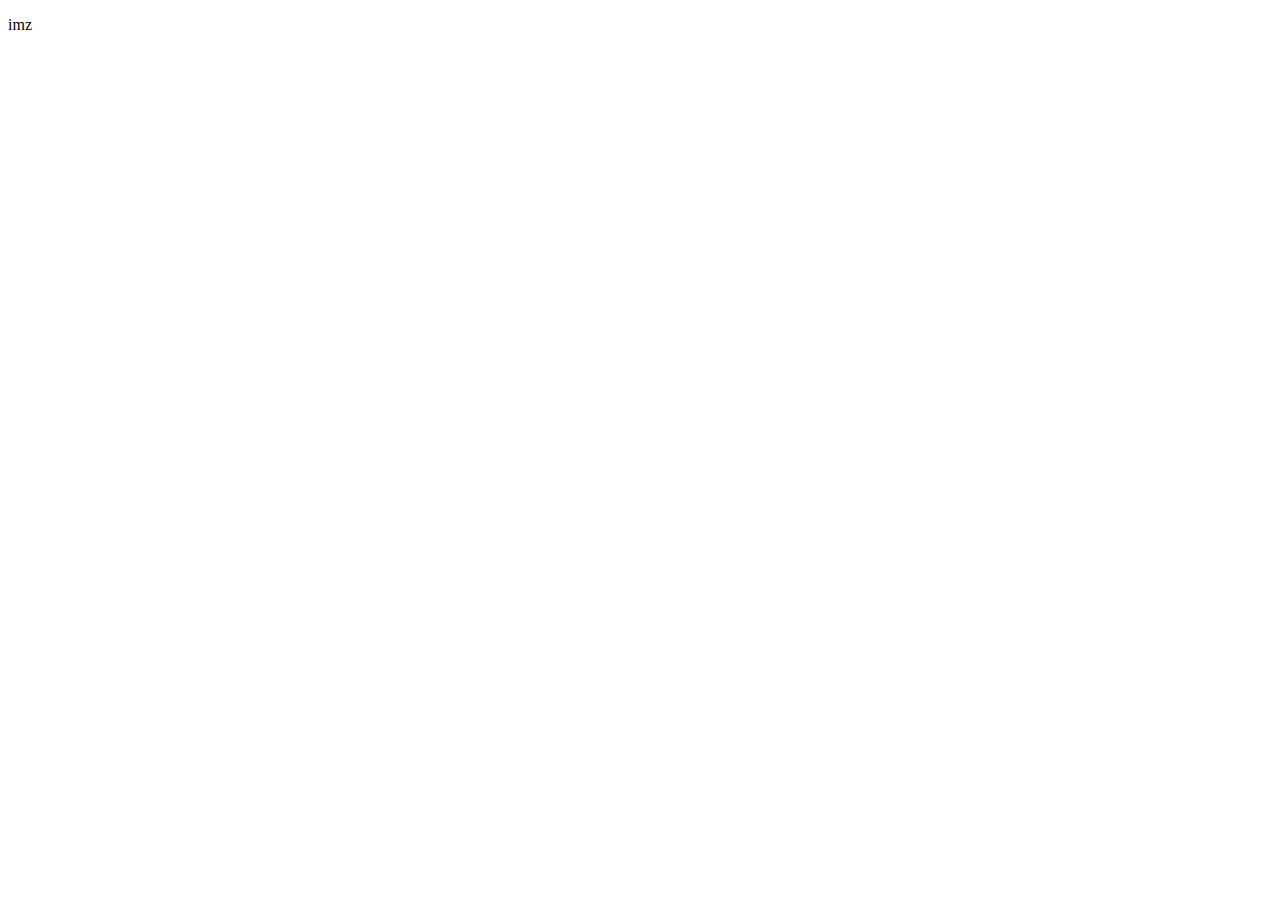
==== index.html @ 6afaa060 "Add files via upload" ====
<!DOCTYPE html>
<html lang="en">
<head>
    <meta charset="UTF-8">
    <meta name="viewport" content="width=device-width, initial-scale=1.0">
    <title>Document</title>
</head>
<body>
    <p> imz </p>
</body>
</html>
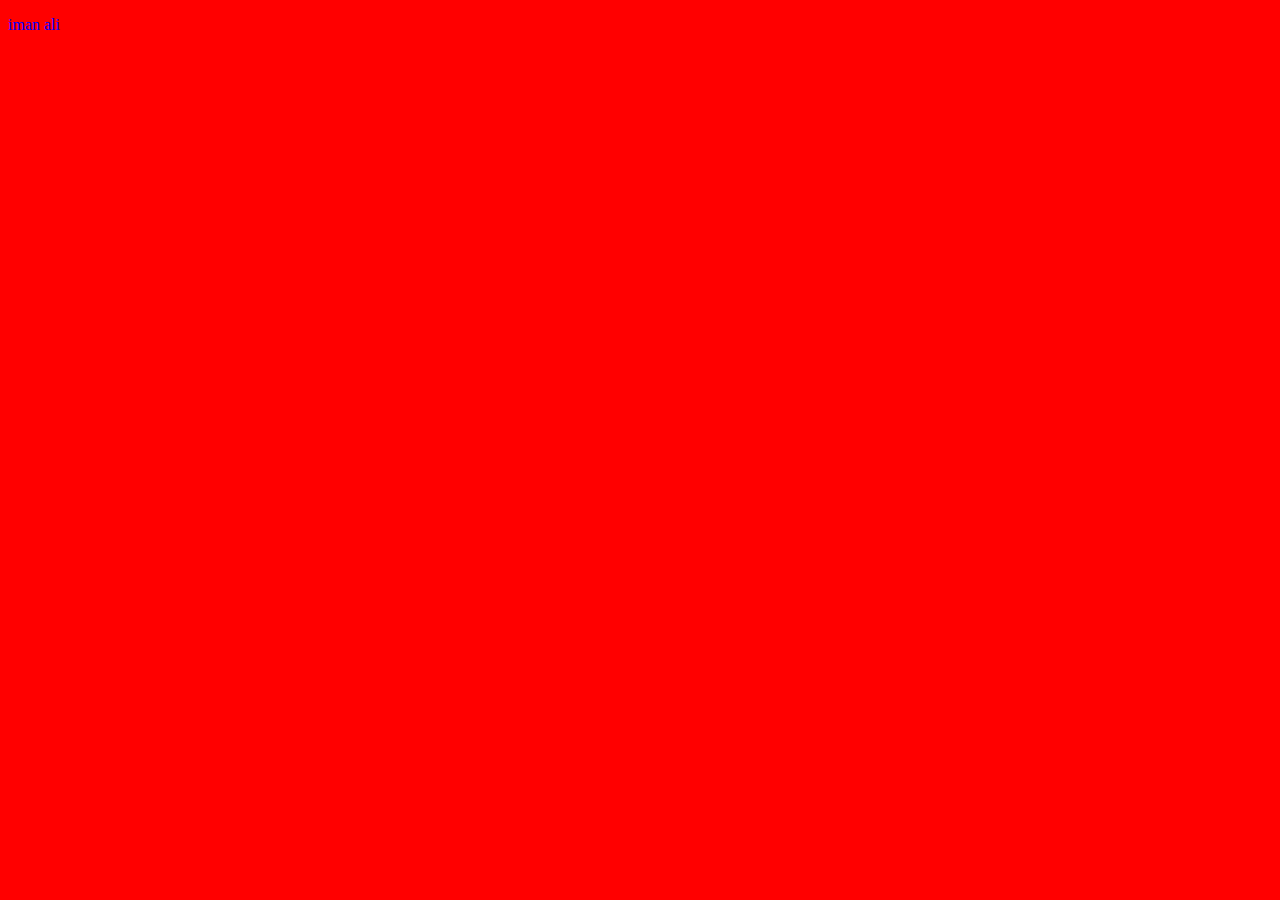
==== commit 2c4c1538: "test" ====
--- a/index.html
+++ b/index.html
@@ -1,11 +1,12 @@
-<!DOCTYPE html>
-<html lang="en">
-<head>
-    <meta charset="UTF-8">
-    <meta name="viewport" content="width=device-width, initial-scale=1.0">
-    <title>Document</title>
-</head>
-<body>
-    <p> imz </p>
-</body>
+<!DOCTYPE html>
+<html lang="en">
+<head>
+    <meta charset="UTF-8">
+    <meta name="viewport" content="width=device-width, initial-scale=1.0">
+    <title>Document</title>
+    <link rel="stylesheet" href="style.css">
+</head>
+<body>
+    <p> iman ali </p>
+</body>
 </html>--- a/style.css
+++ b/style.css
@@ -0,0 +1,5 @@
+body {
+    color: blue;
+    background-color: red;
+  }
+  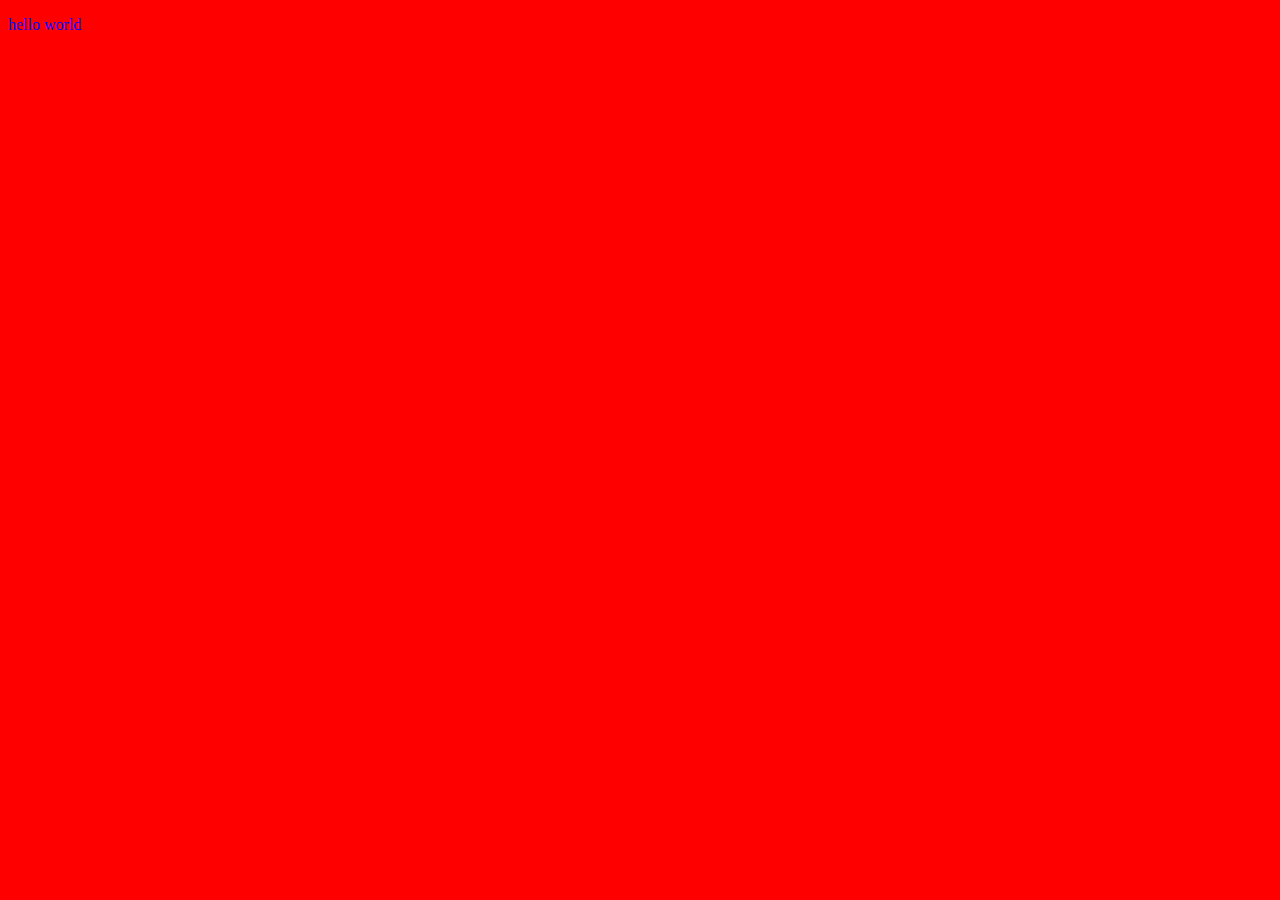
==== commit b8403dc1: "Update index.html" ====
--- a/index.html
+++ b/index.html
@@ -7,6 +7,5 @@
     <link rel="stylesheet" href="style.css">
 </head>
 <body>
-    <p> iman ali </p>
+    <p> hello world </p>
 </body>
-</html>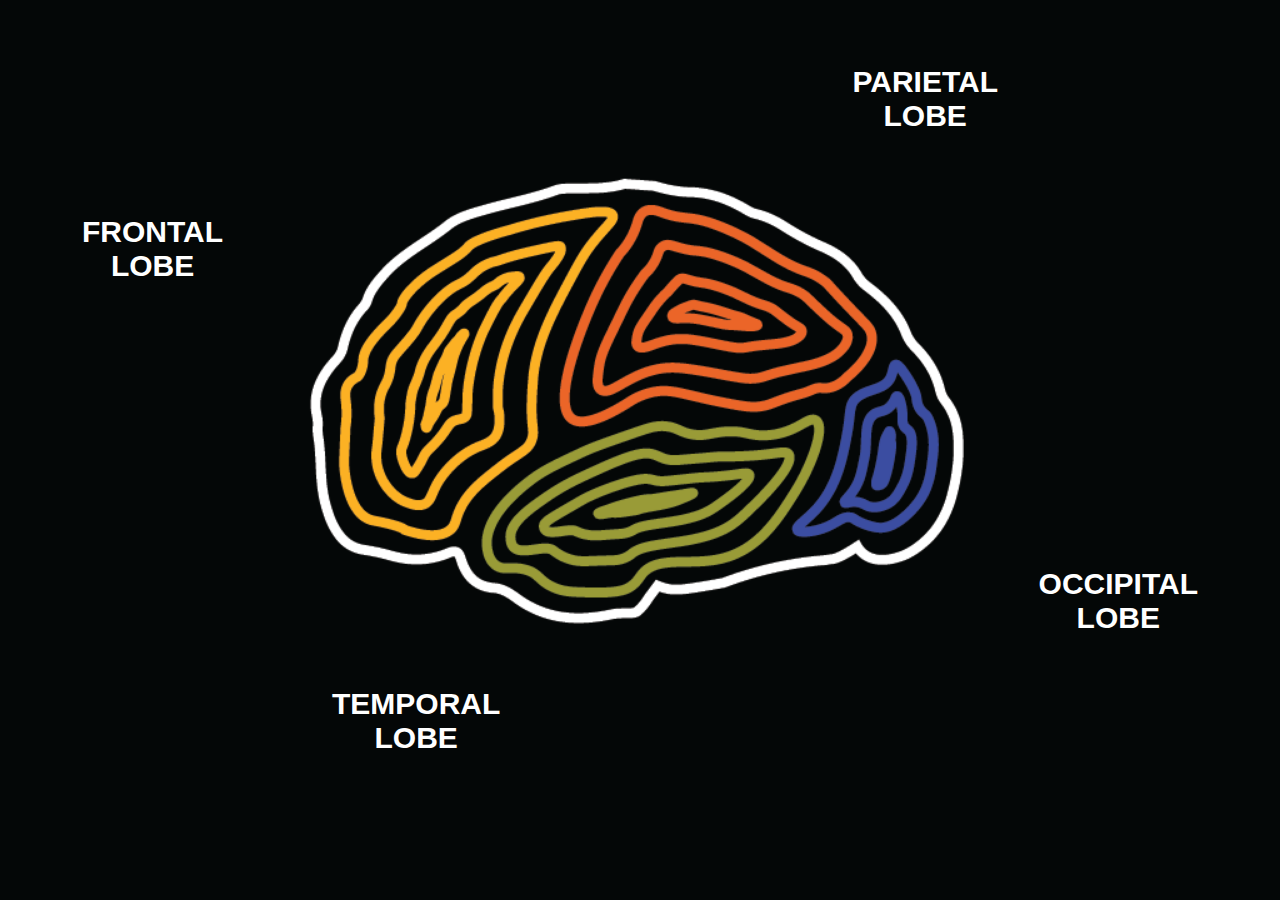
==== commit fada4e23: "details" ====
--- a/index.html
+++ b/index.html
@@ -4,8 +4,12 @@
     <meta charset="UTF-8">
     <meta name="viewport" content="width=device-width, initial-scale=1.0">
     <title>Document</title>
-    <link rel="stylesheet" href="style.css">
+    <link rel="stylesheet" href="css/style.css">
 </head>
 <body>
-    <p> hello world </p>
+    <button onclick="window.location.href='page1.html'">FRONTAL <br>LOBE</button>
+    <button onclick="window.location.href='page2.html'">PARIETAL <br>LOBE</button>
+    <button onclick="window.location.href='page3.html'">TEMPORAL <br>LOBE</button>
+    <button onclick="window.location.href='page4.html'">OCCIPITAL <br>LOBE</button>
 </body>
+</html>
--- a/css/style.css
+++ b/css/style.css
@@ -0,0 +1,55 @@
+
+body {
+  color: blue;
+  background-color: black;
+  background-image: url('brain2.png');
+  background-size: cover ;
+  /* background-position: center; */
+  background-repeat: no-repeat; /* Ensure the background image does not repeat */
+  font-family: Arial, sans-serif;
+}
+
+  h1 {
+    text-align: center;
+    vertical-align: middle;
+    font-family: Arial, sans-serif;
+    font-size: 50px;
+    font-weight: bold;
+  }
+
+  button{
+    background-color: transparent;
+    border: white;
+    color: white;
+    padding: 15px 32px;
+    text-align: center;
+    text-decoration: none;
+    display: inline-block;
+    font-family: Arial, sans-serif;
+    font-size: 30px;
+    font-weight:bold
+  }
+
+  button:nth-of-type(1) {
+    position: absolute;
+    top: 200px;
+    left: 50px;
+}
+
+button:nth-of-type(2) {
+    position: absolute;
+    top: 50px;
+    right: 250px;
+}
+
+button:nth-of-type(3) {
+    position: absolute;
+    bottom: 130px;
+    left: 300px;
+}
+
+button:nth-of-type(4) {
+    position: absolute;
+    bottom: 250px;
+    right: 50px;
+}